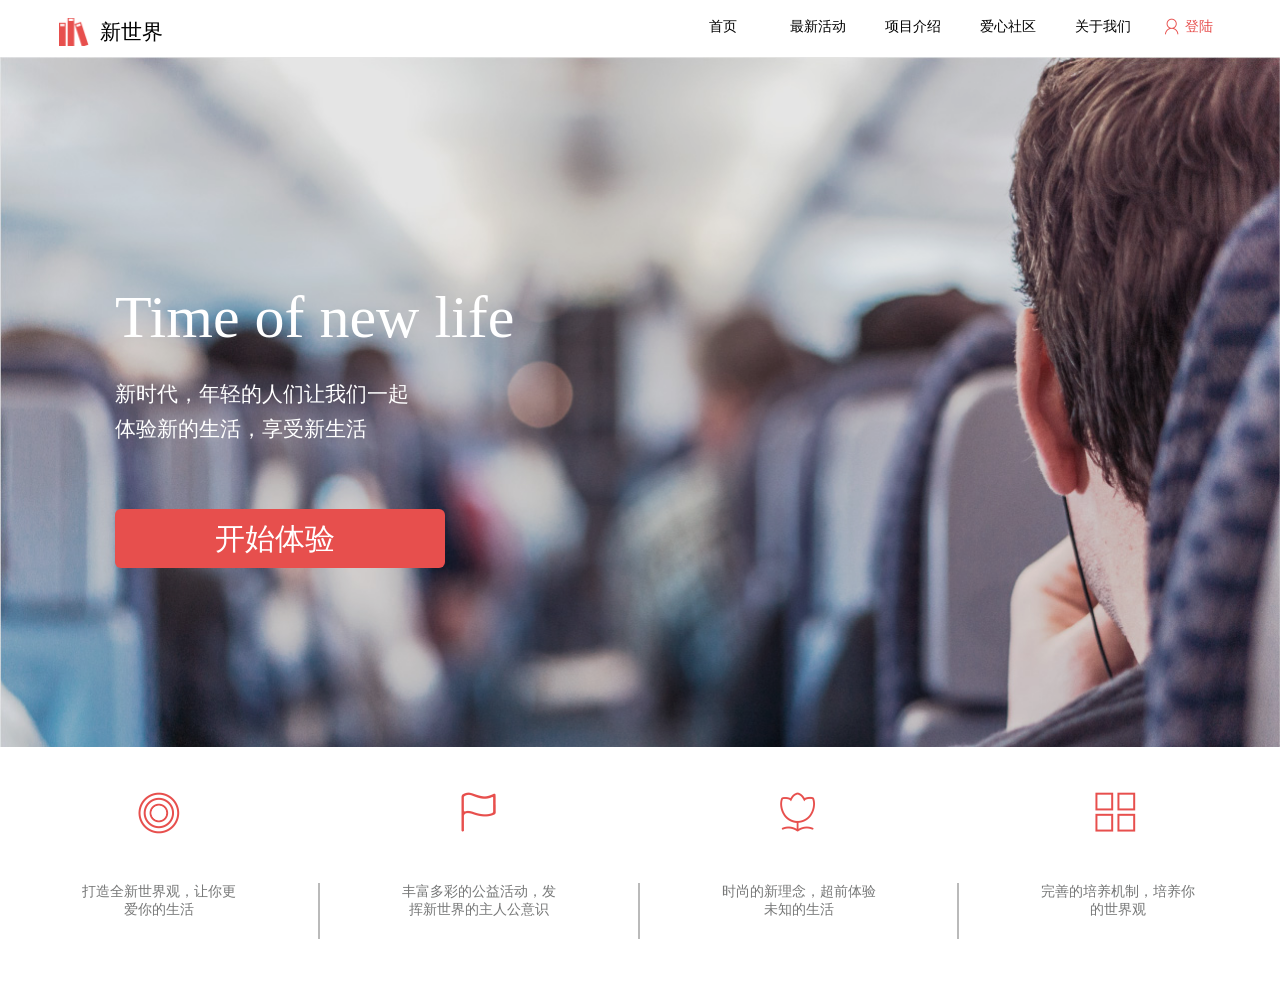
==== task1/task007/index.html @ 2a724a2c "commit for task1/task007" ====
<!DOCTYPE html>
<html>
<head>
	<title>实现常见的技术产品官网的页面架构及样式布局</title>
	<meta charset="UTF-8">
	<link rel="stylesheet" type="text/css" href="style.css">
</head>
<body>
	<div id="header">
		<a class="logo" href="#">新世界</a>
		<a class="login-in" href="#">登陆</a>
		<ul>
			<li><a href="#">首页</a></li>
			<li><a href="#">最新活动</a></li>
			<li><a href="#">项目介绍</a></li>
			<li><a href="#">爱心社区</a></li>
			<li><a href="#">关于我们</a></li>
		</ul>
	</div>
	<div id="main">
		<div class="block-1">
			<div class="block1-content">
				<div class="title">
					<h2>Time of new life</h2>
					<p>新时代，年轻的人们让我们一起<br />体验新的生活，享受新生活</p>
					<a class="exp-button" href="#">开始体验</a>
				</div>
				<div class="tag">
					<ul class="tag-pic">
						<li><img src="images/1.png" alt="tag-pic-1"></li>
						<li><img src="images/2.png" alt="tag-pic-2"></li>
						<li><img src="images/3.png" alt="tag-pic-3"></li>
						<li><img src="images/4.png" alt="tag-pic-4"></li>
					</ul>
					<ul class="tag-content">
						<li>打造全新世界观，让你更爱你的生活</li>
						<li>丰富多彩的公益活动，发挥新世界的主人公意识</li>
						<li>时尚的新理念，超前体验未知的生活</li>
						<li>完善的培养机制，培养你的世界观</li>
					</ul>
				</div>
				
			</div>
		</div>
		<div class="block-2"></div>
		<div class="block-3"></div>
	</div>
	<div id="footer">
		
	</div>
</body>
</html>
---- task1/task007/style.css ----
*{
	margin: 0;
	padding0;
}
body{
	min-width: 1280px;
}
/*顶部栏样式*/
#header{
	margin-top: 18px;
	overflow:hidden;
}
#header a{
	text-decoration: none;
}
#header .logo{
	color:#000;
	font-size: 21px;
	font-family: "SimHei";
	margin-left: 59px;
	padding-left: 41px;
	background-image: url(images/logo.png);
	background-position: left center;
	background-size: 30px 30px;
	background-repeat: no-repeat;
	float:left;
}
#header .login-in{
	font-size: 14px;
	font-family: "Microsoft YaHei";
	padding-left: 20px;
	background-image: url(images/touxiang.png);
	background-positio15px 15px;
	background-repeat: no-repeat;
	float:right;
	margin:0 67px 0 30px;
	color:#e74f4d;
}

#header ul{
	list-style: none;
	float:right;

}
#header ul li{
	font-size: 14px;
	font-family: "Microsoft YaHei";
	float:left;
	margin-left: 30px;	
}
#header ul li a{
	color:#000;
	width:65px;
	text-align: center;
	padding-bottom: 17px;
	display:inline-block;
	border-bottom: 4px solid #fff;
}
#header ul li a:hover{
	color:#e74f4d;
	border-bottom-color:  #e74f4d;
}
/*主体部分样式*/
#main{
	overflow:hidden;
	wdith:100%;
}
/*block-1样式*/
#main .block-1{
	width:100%;
	height:940px;
	background-image: url(images/background.jpg);
	background-repeat: no-repeat;
	background-size:100% 860px;;
}
#main .block-1 .block1-content{
	background:rgba(0, 0, 0, 0.1);
	overflow:hidden;
	height:100%;
	position:relative;
}
#main .block-1 .block1-content .title{
	position:absolute;
	left:115px;
	top:230px;
}
#main .block-1 .block1-content .title h2{
	font-size: 60px;
	font-family: "Microsoft YaHei";
	color:#fff;
	font-weight:normal;
	margin-bottom: 30px;
	line-height: 100%
}
#main .block-1 .block1-content .title p{
	font-size: 21px;
	color:#fff;
	font-family: "Microsoft YaHei";
	line-height: 35px;;
	font-weight:340;
	margin-bottom: 62px;
}
#main .block-1 .block1-content .title .exp-button{
	width:130px;
	padding:20px 100px;
	display:inline-block;
	background:#E74F4D;	
	font-family: "Microsoft YaHei";
	text-decoration: none;
	font-size: 30px;
	color:#fff;
	line-height: 19px;
	border-radius: 6px;
}
#main .block-1 .block1-content .title .exp-button:hover{
	background: rgba(231,79,77, 0.9);
	color:rgba(255, 255, 255, 0.9);
}

#main .block-1 .block1-content .tag{
	background:#fff;
	position:absolute;
	top:690px;
	left:0;
	width:100%;
	height:250px;
}
#main .block-1 .block1-content .tag ul{
	list-style:none;
	overflow:hidden;
	padding:0;
}
#main .block-1 .block1-content .tag .tag-pic li{
	float:left;
	width:155px;
	text-align: center;
	padding:45px 6.4%;
}
#main .block-1 .block1-content .tag .tag-content{
	clear: both;

}
#main .block-1 .block1-content .tag .tag-content li{
	width:154px;
	float:left;
	font-size: 14px;
	font-family: "SimHei";
	text-align: center;
	padding:0 6.4%;
	border-right: 2px solid #BABABA;
	color:#767777;
	padding-bottom: 20px;
}
#main .block-1 .block1-content .tag .tag-content li:last-child{
	border-right:none;
}
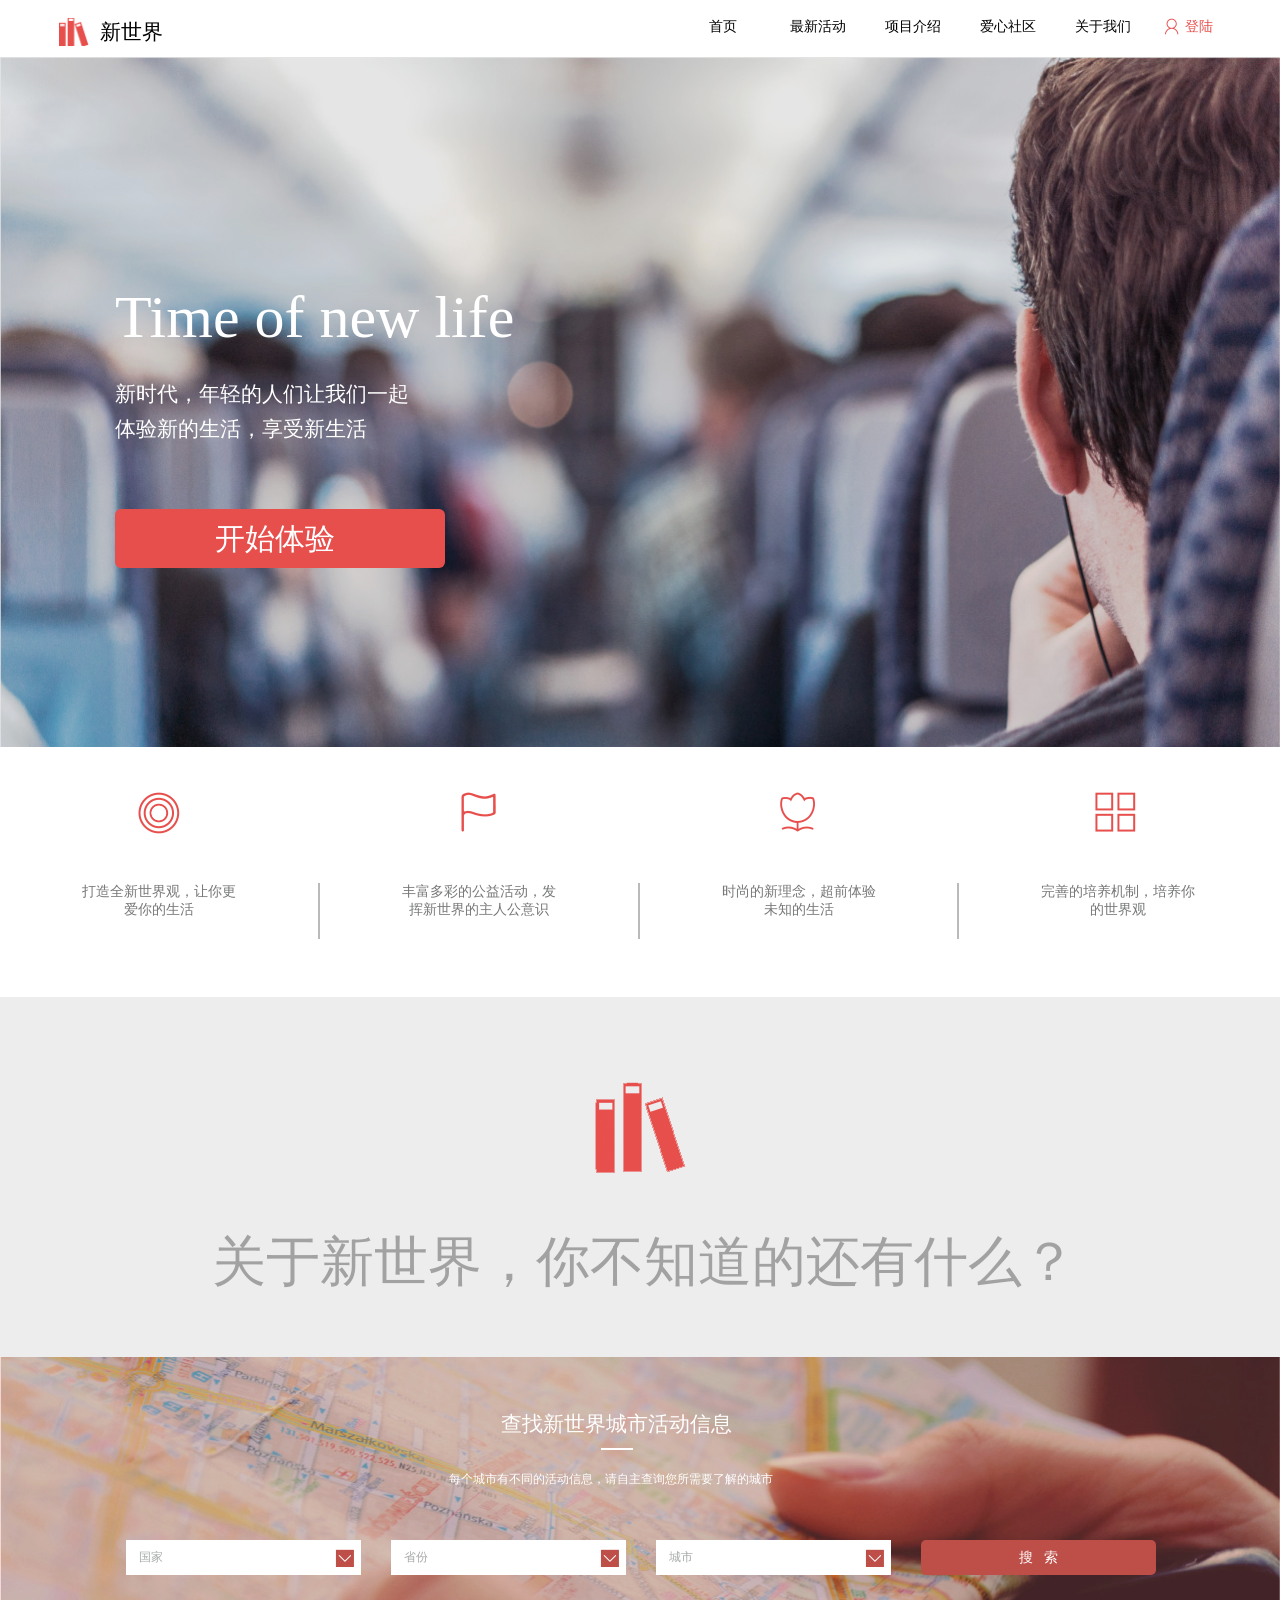
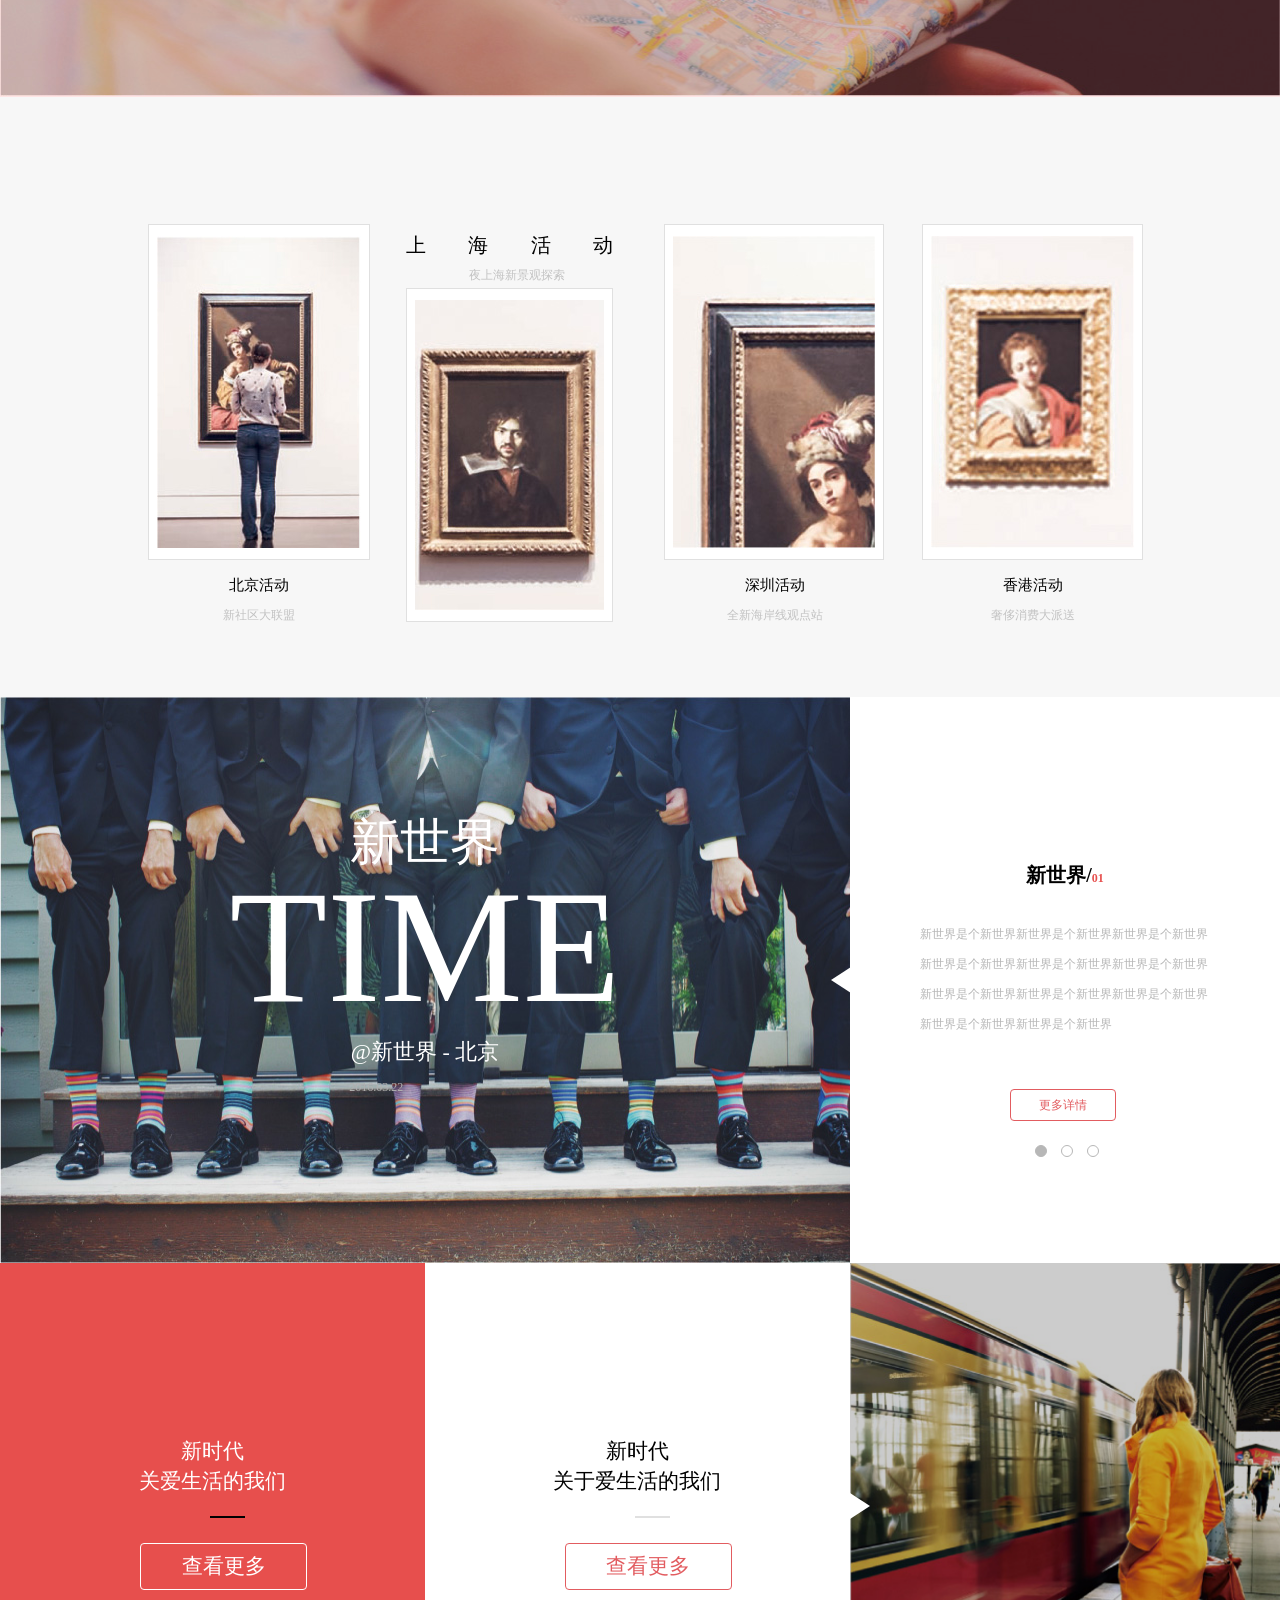
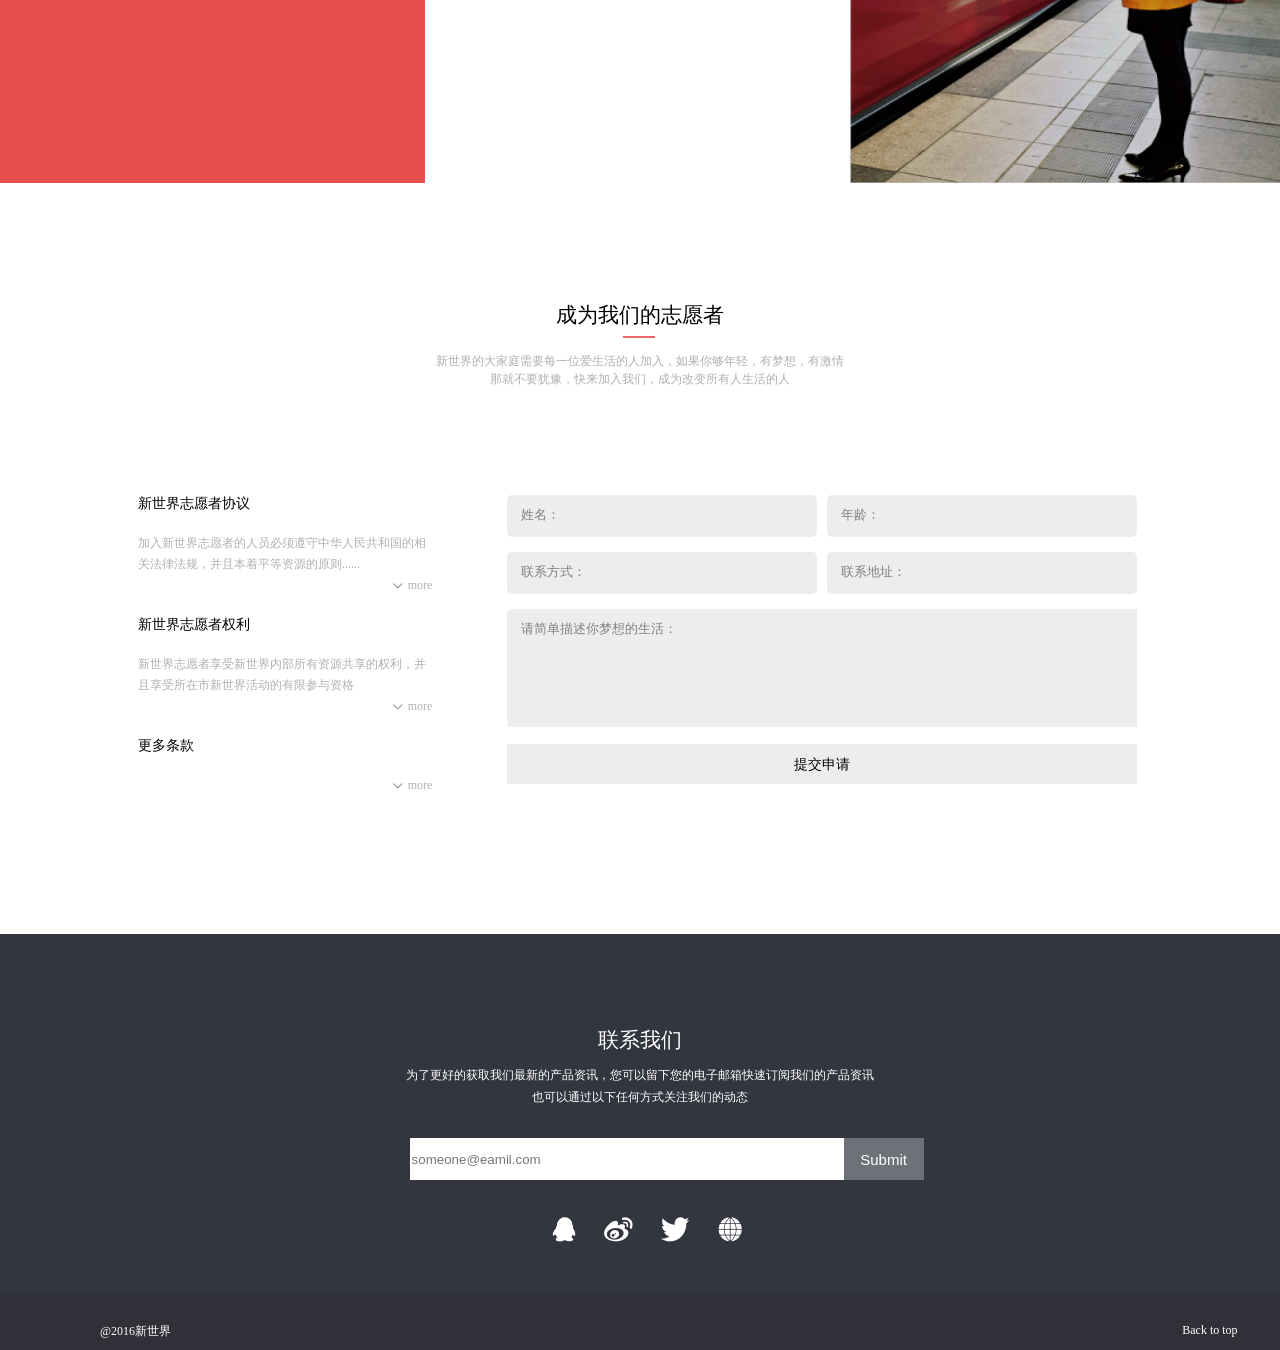
==== commit 9f76a48b: "commit for task1/task007 finished" ====
--- a/task1/task007/index.html
+++ b/task1/task007/index.html
@@ -42,11 +42,160 @@
 				
 			</div>
 		</div>
-		<div class="block-2"></div>
-		<div class="block-3"></div>
+		<div class="block-2">
+			<p class="line-1">
+				关于新世界，你不知道的还有什么？
+			</p>
+			<div class="line-2">
+				<div class="line2-content">
+					<h4>查找新世界城市活动信息</h4>
+					<p class="campaign-info">每个城市有不同的活动信息，请自主查询您所需要了解的城市</p>
+					<ul class="select-area">
+						<li class="selectBox selectBox-1">
+							<p>国家</p>
+							<ul >
+								<li  value="北境王国">北境王国</li>
+								<li  value="山谷王国">山谷王国</li>
+								<li  value="凯岩王国">凯岩王国</li>
+								<li value="风暴地王国">风暴地王国</li>
+							</ul>
+						</li>
+						<li class="selectBox selectBox-1">
+							<p>省份</p>
+							<ul>
+								<li  value="北境">北境</li>
+								<li  value="铁群岛">铁群岛</li>
+								<li  value="多恩">多恩</li>
+								<li  value="西境">西境</li>
+								<li  value="艾林谷">艾林谷</li>
+								<li  value="王岭">王岭</li>
+							</ul>
+						</li>
+						<li class="selectBox selectBox-1">
+							<p>城市</p>
+							<ul>
+								<li  value="君临">君临</li>
+								<li  value="旧镇">旧镇</li>
+								<li  value="兰尼斯港">兰尼斯港</li>
+								<li  value="海鸥镇">海鸥镇</li>
+								<li  value="白港">白港</li>
+							</ul>
+						</li>
+						<li><a href="#" class="search">搜&nbsp;&nbsp;&nbsp;索</a></li>
+					</ul>
+
+				</div>
+			</div>
+			<div class="line-3">
+				<ul>
+					<li>
+						<img src="images/pic-1.jpg" alt="pic-1">
+						<h5>北京活动</h5>
+						<p>新社区大联盟</p>
+					</li>
+					<li class="shanghai">
+						<h5>上 海 活 动</h5>
+						<p>夜上海新景观探索</p>
+						<img src="images/pic-2.jpg" alt="pic-2">
+					</li>
+					<li>
+						<img src="images/pic-3.jpg" alt="pic-3">
+						<h5>深圳活动</h5>
+						<p>全新海岸线观点站</p>
+					</li>
+					<li>
+						<img src="images/pic-4.jpg" alt="pic-4">
+						<h5>香港活动</h5>
+						<p>奢侈消费大派送</p>
+					</li>
+				</ul>
+			</div>
+		</div>
+		<div class="block-3">
+			<div class="line-1">
+				<div class="newWord-title">
+					<h4>新世界</h4>
+					<h3>TIME</h3>
+					<p>@新世界 - 北京<br /><span>2016.03.22</span></p>
+				</div>
+				<div class="newWord-content">
+					<h5>新世界/<span>01</span></h5>
+					<p>新世界是个新世界新世界是个新世界新世界是个新世界新世界是个新世界新世界是个新世界新世界是个新世界新世界是个新世界新世界是个新世界新世界是个新世界新世界是个新世界新世界是个新世界</p>
+					<a href="#">更多详情</a>
+					<ul>
+						<li></li>
+						<li></li>
+						<li></li>
+					</ul>
+				</div>
+				<div class="sanjiao"></div>
+			</div>
+			<ul class="line-2">
+				<li class="left">
+					<p>新时代</p>
+					<p class="line-mark">关爱生活的我们</p>
+					<a href="#">查看更多</a>
+				</li>
+				<li class="middle">
+					<p>新时代</p>
+					<p class="line-mark">关于爱生活的我们</p>
+					<a href="#">查看更多</a>
+				</li>
+				<li class="right"><img src="images/woman.jpg" alt="woman"></li>
+				<li class="cover"></li>
+				<li class="sanjiao"></li>
+			</ul>
+			<div class="line-3">
+				<h4>成为我们的志愿者</h4>
+				<p>新世界的大家庭需要每一位爱生活的人加入，如果你够年轻，有梦想，有激情<br />那就不要犹豫，快来加入我们，成为改变所有人生活的人</p>
+				<div class="clause">
+					<h5>新世界志愿者协议</h5>
+					<p>加入新世界志愿者的人员必须遵守中华人民共和国的相关法律法规，并且本着平等资源的原则......</p>
+					<span>more</span>
+					<h5>新世界志愿者权利</h5>
+					<p>新世界志愿者享受新世界内部所有资源共享的权利，并且享受所在市新世界活动的有限参与资格</p>
+					<span>more</span>
+					<h5>更多条款</h5>
+					<span>more</span>
+				</div>
+				<div class="infomation">
+					<form >
+						<div class="name">
+							<input type="text" name="name"></input>
+						</div>
+						<div class="age">
+							<input type="text" name="age"></input>
+						</div>
+						<div class="contact">
+							<input type="text" name="contact"></input>
+						</div>
+						<div class="address">
+							<input type="text" name="address"></input>
+						</div>
+						<div class="dreamLife">
+							<textarea name="dreamLife"></textarea>
+						</div>
+						<button type="submit">提交申请</button>
+					</form>
+				</div>
+			</div>
+		</div>
 	</div>
 	<div id="footer">
-		
+		<h4>联系我们</h4>
+		<p>为了更好的获取我们最新的产品资讯，您可以留下您的电子邮箱快速订阅我们的产品资讯<br />也可以通过以下任何方式关注我们的动态</p>
+		<input type="text" name="mail" placeholder="someone@eamil.com"></input><input type="submit" class="submit"></input>
+		<ul>
+			<li><img src="images/qq.png"></li>
+			<li><img src="images/weibo.png"></li>
+			<li><img src="images/gezi.png"></li>
+			<li><img src="images/earth.png"></li>
+
+		</ul>
+		<div class="last-line">
+			<p>@2016新世界</p>
+			<p>Back to top</p>
+		</div>
 	</div>
 </body>
 </html>
--- a/task1/task007/style.css
+++ b/task1/task007/style.css
@@ -154,3 +154,636 @@
 #main .block-1 .block1-content .tag .tag-content li:last-child{
 	border-right:none;
 }
+/*block-2样式*/
+#main .block-2{
+	overflow:hidden;
+	height:1300px;
+}
+#main .block-2 .line-1{
+	height:52px;
+	background:#ededed;
+	font-family: "SimHei";
+	font-size: 54px;
+	color:#A2A2A2;
+	padding:229px 0  79px 212px;
+	background-image: url(images/6.png);
+	background-repeat: no-repeat;
+	background-position: 595px 85px;
+} 
+#main .block-2 .line-2{
+	height:340px;
+	background-image:url(images/ditu.jpg);
+	background-repeat: no-repeat;
+	background-size: 100%;
+}
+#main .block-2 .line-2 .line2-content{
+	height:100%;
+	width:100%;
+	background-color:rgba(255,0,0, 0.1);
+}
+#main .block-2 .line-2 .line2-content h4{
+	font-size: 21px;
+	font-family: "Microsoft YaHei";
+	padding:53px 0 0 501px;
+	font-weight: normal;
+	color:#fff;
+}
+#main .block-2 .line-2 .line2-content h4::after{
+	content: "";
+    	width: 32px;
+    	height: 2px;
+   	 background: white;
+   	 display:block;
+   	 margin:10px 0 21px 100px;
+}
+#main .block-2 .line-2 .line2-content .campaign-info{
+	font-size: 12px;
+	font-family: "Microsoft YaHei";
+	margin-left: 449px;
+	color:#fff;
+}
+#main .block-2 .line-2 .line2-content ul{
+	list-style: none;
+	padding-left:0;
+}
+#main .block-2 .line-2 .line2-content li{
+	font-size: :12px;
+	font-family: "Microsoft YaHei";
+	cursor:pointer;
+}
+#main .block-2 .line-2 .line2-content  .select-area{
+	margin:52px 0 0 126px;
+}
+#main .block-2 .line-2 .line2-content .selectBox{
+	float:left;
+	width:233px;
+	margin-right: 30px;
+	position:relative;
+	border:1px solid #fff;
+}
+#main .block-2 .line-2 .line2-content .selectBox p{
+	background:#fff;
+	width:221px;
+	height:33px;
+	line-height: 33px;
+	color:#a8aaaa;
+	padding-left: 12px;
+	font-size: 12px;
+	background-image: url(images/xiala-button.jpg);
+	background-repeat: no-repeat;
+	background-position: 208px center;
+}
+#main .block-2 .line-2 .line2-content .selectBox ul{
+	width:233px;
+	background:#e3e2e4;
+	padding-bottom: 10px;
+	border:1px solid #be4e48;
+	border-top: none;
+	position:absolute;
+	left:-1px;
+	top:34px;
+	display:none;
+}
+#main .block-2 .line-2 .line2-content .selectBox ul li{
+	height:25px;
+	width:201px;
+	font-size: 12px;
+	line-height: 25px;
+	padding:2px 0 2px 32px;
+	color:#323333;
+}
+#main .block-2 .line-2 .line2-content .selectBox:hover{
+	border-color: #be4e48;
+}
+#main .block-2 .line-2 .line2-content .selectBox:hover ul{
+	display:block;
+}
+#main .block-2 .line-2 .line2-content .selectBox:hover ul li:hover{
+	background:#be4e48;
+	background-image: url(images/select.png);
+	background-repeat: no-repeat;
+	background-position: 9px center;
+	color:#fff;
+}
+#main .block-2 .line-2 .line2-content .search{
+	float:left;
+	height:35px;
+	width:235px;
+	background:#be4e48;
+	text-decoration: none;
+	font-size: 14px;
+	color:#fff;
+	text-align: center;
+	line-height: 35px;
+	border-radius: 5px;
+}
+#main .block-2 .line-2 .line2-content .search:hover{
+	background: rgba(231,79,77, 0.9);
+	color:rgba(255, 255, 255, 0.9);
+}
+#main .block-2 .line-3{
+	background: #f7f7f7;
+	height:605px;
+}
+#main .block-2 .line-3 ul{
+	list-style: none;
+	overflow:none;
+	padding:127px 0 0 148px;
+}
+#main .block-2 .line-3 ul li{
+	float:left;
+	width:222px;
+	margin-right: 36px;
+}
+#main .block-2 .line-3 ul li img{
+	padding:11px 8px;
+	border:1px solid #e0e0e0;
+	background:#fff;
+}
+#main .block-2 .line-3 ul li h5{
+	font-size: 15px;
+	font-family: "Microsoft YaHei";
+	text-align: center;
+	font-weight: normal;
+	margin:12px 0;
+}
+#main .block-2 .line-3 ul li p{
+	font-size: 12px;
+	font-family: "Microsoft YaHei";
+	text-align: center;
+	color:#c2c2c2;
+}
+#main .block-2 .line-3 ul li.shanghai h5{
+	width:207px;
+	font-size: 20px;
+	text-align:justify; 
+	text-justify:distribute-all-lines; 
+	text-align-last:justify;
+	margin:8px 0;
+}
+#main .block-2 .line-3 ul li.shanghai p{
+	margin-bottom: 4px;
+}
+/*动画样式*/
+@keyframes swing {
+  20% {
+    -webkit-transform: rotate3d(0, 0, 1, 15deg);
+    transform: rotate3d(0, 0, 1, 15deg);
+  }
+
+  40% {
+    -webkit-transform: rotate3d(0, 0, 1, -10deg);
+    transform: rotate3d(0, 0, 1, -10deg);
+  }
+
+  60% {
+    -webkit-transform: rotate3d(0, 0, 1, 5deg);
+    transform: rotate3d(0, 0, 1, 5deg);
+  }
+
+  80% {
+    -webkit-transform: rotate3d(0, 0, 1, -5deg);
+    transform: rotate3d(0, 0, 1, -5deg);
+  }
+
+  to {
+    -webkit-transform: rotate3d(0, 0, 1, 0deg);
+    transform: rotate3d(0, 0, 1, 0deg);
+  }
+}
+#main .block-2 .line-3 ul li:hover{
+	animation-name:swing;
+	 -webkit-animation-name: swing;
+	animation-duration:2s;
+	animation-iteration-count:1;
+	-webkit-transform-origin: top center;
+ 	 transform-origin: top center;
+}
+/*line-3样式*/
+#main .block-3{
+	width:100%;
+	height:1837px;
+	overflow:hidden;
+}
+#main .block-3 .line-1{
+	height:566px;
+	background-image: url(images/people.jpg);
+	background-repeat: no-repeat;
+	background-position: left top;
+	background-size: 66.4% 566px;
+	position:relative;
+}
+#main .block-3 .line-1 .newWord-title{
+	width:66.4%;
+	overflow:hidden;
+	font-family: "Microsoft YaHei";
+	color:#fff;
+	text-align: center;
+	padding:120px 0 0 0
+}
+#main .block-3 .line-1 .newWord-title h4{
+	font-size: 50px;
+	font-weight: normal;
+	line-height: 50px;
+
+}
+#main .block-3 .line-1 .newWord-title h3{
+	font-size: 160px;
+	font-weight: normal;
+	line-height: 160px;
+}
+#main .block-3 .line-1 .newWord-title p{
+	font-size: 22px;
+	line-height: 50px;
+}
+#main .block-3 .line-1 .newWord-title p span{
+	float:left;
+	margin-left: 41.1%;
+}
+@keyframes pulse {
+  from {
+    -webkit-transform: scale3d(1, 1, 1);
+    transform: scale3d(1, 1, 1);
+  }
+
+  50% {
+    -webkit-transform: scale3d(1.05, 1.05, 1.05);
+    transform: scale3d(1.05, 1.05, 1.05);
+  }
+
+  to {
+    -webkit-transform: scale3d(1, 1, 1);
+    transform: scale3d(1, 1, 1);
+  }
+}
+
+#main .block-3 .line-1 .newWord-title:hover {
+ 	 -webkit-animation-name: pulse;
+  	animation-name: pulse;
+  	animation-duration:2s;
+}
+
+#main .block-3 .line-1 .newWord-content{
+	background:#fff;
+	width:290px;
+	position:absolute;
+	right:0;
+	top:0;
+	padding:165px  70px 0;
+}
+#main .block-3 .line-1 .newWord-content h5{
+	font-size: 20px;
+	text-align: center;
+	margin-bottom: 30px;
+}
+#main .block-3 .line-1 .newWord-content h5 span{
+	color:#e74f4d;
+}
+#main .block-3 .line-1 .newWord-content p{
+	font-size: 12px;
+	color:#b7b7b7;
+	line-height: 30px;
+}
+#main .block-3 .line-1 .newWord-content a{
+	display:inline-block;
+	height:30px;
+	width:104px;
+	text-decoration: none;
+	font-size: 12px;
+	border:1px solid #e25c60;
+	border-radius: 4px;
+	text-align: center;
+	line-height: 30px;
+	color:#e25c60;
+	margin:50px 0 24px 90px;
+
+}
+#main .block-3 .line-1 .newWord-content a:hover{
+	background:#e25c60;
+	color:#fff;
+}
+#main .block-3 .line-1 .newWord-content ul{
+	list-style: none;
+	margin-left: 115px;
+	padding:0;
+}
+#main .block-3 .line-1 .newWord-content ul li{
+	height:10px;
+	width:10px;
+	border:1px solid #b7b7b7;
+	border-radius: 50%;
+	float:left;
+	margin-right: 14px;
+
+}
+#main .block-3 .line-1 .newWord-content ul li:first-child{
+	background:#b7b7b7;
+}
+#main .block-3 .line-1 .sanjiao{
+	width:0;
+    	height:0;
+   	 border-width:13px 20px 13px 0;
+   	 border-style:solid;
+    	border-color:transparent #fff transparent transparent;/*透明 灰 透明 透明 */
+    	margin:40px auto;
+    	position:absolute;
+    	left:64.9%;
+    	top:230px;
+}
+#main .block-3 .line-2{
+	height:520px;
+	width:100%;
+	overflow:hidden;
+	list-style: none;
+	padding:0;
+	position:relative;
+}
+#main .block-3 .line-2 li{
+	width:33.2%;
+	height:347px;
+	float:left;
+	padding-top: 173px;
+}
+#main .block-3 .line-2 .left{
+	background:#e74f4d;
+}
+#main .block-3 .line-2 .middle{
+	background:#fff;
+}
+#main .block-3 .line-2 .right{
+	padding:0;
+}
+#main .block-3 .line-2 .right img{
+	width:450px;
+	height:520px;
+}
+#main .block-3 .line-2 .cover{
+	background:rgba(0, 0, 0, 0.2);
+	position:absolute;
+	left:66.4%;
+	top:0;
+	width:450px;
+}
+#main .block-3 .line-2 li p{
+	font-size: 21px;
+	font-family:"Microsoft YaHei";
+	text-align: center;
+	line-height: 30px;
+}
+#main .block-3 .line-2 .left p{
+	color:#fff;
+}
+#main .block-3 .line-2 li a{
+	display:inline-block;
+	height:45px;
+	width:165px;
+	text-decoration: none;
+	font-size: 21px;
+	border:1px solid #e25c60;
+	border-radius: 4px;
+	text-align: center;
+	line-height: 45px;
+	color:#e25c60;
+	margin:25px 140px;
+}
+#main .block-3 .line-2 .line-mark::after{
+	content: "";
+    	width: 35px;
+    	height: 2px;
+   	 background: #000;
+   	 display:block;
+   	 margin:20px 0 0 210px;
+}
+#main .block-3 .line-2 .middle .line-mark::after{
+	background:#e0e0e0;
+}
+#main .block-3 .line-2 .left a{
+	border:1px solid #fff;
+	color:#fff;
+}
+#main .block-3 .line-2 .left a:hover{
+	background:#fff;
+	color:#e25c60;
+}
+#main .block-3 .line-2 .middle a:hover{
+	background:#e25c60;
+	color:#fff;
+}
+#main .block-3 .line-2 .sanjiao{
+	width:0;
+    	height:0;
+   	 border-width:13px 0 13px 20px;
+   	 border-style:solid;
+    	border-color:transparent transparent transparent #fff;/*透明 灰 透明 透明 */
+    	margin:40px auto;
+    	position:absolute;
+    	left:66.4%;
+    	top:230px;
+    	padding:0;
+    	margin:0;
+}
+/*line-3样式*/
+#main .block-3 .line-3{
+	height:750px;
+	width:100%;
+	overflow:hidden;
+}
+#main .block-3 .line-3 h4{
+	font-size: 21px;
+	font-family: "SimHei";
+	text-align: center;
+	margin-top: 118px;
+	font-weight: normal;
+}
+#main .block-3 .line-3 h4::after{
+	content:"";
+	width:32px;
+	height:2px;
+	background:#ea6563;
+	display:block;
+	margin:7px 0 14px 48.7%;
+}
+#main .block-3 .line-3>p{
+	font-size: 12px;
+	font-family:"Microsoft YaHei";
+	text-align:center;
+	color:#b0b0b0;
+	line-height: 18px;
+	margin-bottom: 107px;
+}
+#main .block-3 .line-3 .clause{
+	width:23%;
+	padding-left:138px;
+	float:left;
+}
+#main .block-3 .line-3 .clause h5{
+	font-size: 14px;
+	font-family: "SimHei";
+	margin-bottom: 20px;
+	font-weight: normal;
+	clear:both;
+}
+#main .block-3 .line-3 .clause p,span{
+	font-size: 12px;
+	font-family: "Microsoft YaHei";
+	color:#b0b0b0;
+	line-height: 21px;
+}
+#main .block-3 .line-3 .clause span{
+	float:right;
+	display:inline-block;
+	padding-left: 15px;
+	background-image: url(images/more.png);
+	background-repeat: no-repeat;
+	background-position: left center;
+	cursor:pointer;
+	margin-bottom: 20px;
+}
+#main .block-3 .line-3 .infomation{
+	float:left;
+	width:640px;
+	margin-left: 75px;
+}
+#main .block-3 .line-3 .infomation form{
+	position:relative;
+}
+#main .block-3 .line-3 .infomation input{
+	width:255px;
+	height:40px;
+	border:none;
+	background: #ededee;
+	display:block;
+	padding-left: 55px;
+}
+#main .block-3 .line-3 .infomation input[name="contact"],input[name="address"]{
+	width:230px;
+	padding-left: 80px;
+}
+#main .block-3 .line-3 .infomation input[name="address"]{
+	width:230px;
+	padding-left: 80px;
+}
+#main .block-3 .line-3 .infomation textarea{
+	width:460px;
+	height:105px;
+	border:none;
+	background:#ededee;
+	resize : none;
+	padding:13px 0 0 170px;
+}
+#main .block-3 .line-3 .infomation div{
+	overflow:hidden;
+	width:310px;
+	float:left;
+	margin:0 10px 15px 0;
+	border-radius: 5px;
+}
+#main .block-3 .line-3 .infomation .dreamLife{
+	width:640px;
+	height:120px;
+}
+#main .block-3 .line-3 .infomation div::before{
+	 position: absolute;
+    	color: #837f80;
+    	font-family: "SmiSun";
+    	font-size: 13px;
+   	 font-family: serif;
+   	 line-height: 40px;
+   	 text-indent: 14px;
+}
+#main .block-3 .line-3 .infomation .name::before{
+	content:"姓名：";
+}
+#main .block-3 .line-3 .infomation .age::before{
+	content:"年龄：";
+}
+#main .block-3 .line-3 .infomation .contact::before{
+	content:"联系方式：";
+	top:57px;
+	left:0;
+}
+#main .block-3 .line-3 .infomation .address::before{
+	content:"联系地址：";
+	top:57px;
+	left:320px;
+}
+#main .block-3 .line-3 .infomation .dreamLife::before{
+	content:"请简单描述你梦想的生活：";
+}
+#main .block-3 .line-3 .infomation button{
+	width:630px;
+	height:40px;
+	border:none;
+	background:#ededee;
+	text-align: center;
+	line-height: 40px;
+	font-size: 14px;
+	font-family: "SimHei";
+	cursor:pointer;
+}
+/*底部样式*/
+#footer{
+	width: 100%;
+	height:323px;
+	background:#33363f;
+	font-family: "Microsoft YaHei";
+	color:#fff;
+	padding-top: 92px;
+}
+#footer h4{
+	font-size: 21px;
+	text-align: center;
+	font-weight: normal;
+	margin-bottom: 10px;
+
+
+}
+#footer>p{
+	font-size: 12px;
+	text-align: center;
+	margin-bottom: 30px;
+	line-height: 22px;
+}
+#footer input{
+	width:430px;
+	height:40px;
+	border:none;
+	vertical-align: top;
+	margin:0 0 37px 32%;
+}
+#footer .submit{
+	width:80px;
+	height:42px;
+	background:#6f7178;
+	color:#fff;
+	font-size: 15px;
+	border:none;
+	margin-left:0;
+}
+#footer ul{
+	list-style: none;
+	overflow:hidden;
+	margin:0 0 47px 40%;
+}
+#footer ul li{
+	float:left;
+	margin-right: 28px;
+}
+#footer .last-line{
+	height:57px;
+	width:100%;
+	background:#303039;
+}
+#footer .last-line p{
+	font-size: 12px;
+	font-family: "Microsoft YaHei";
+}
+#footer .last-line p:first-child{
+	float:left;
+	margin:30px 0 0 100px;
+
+}
+#footer .last-line p:last-child{
+	float:left;
+	margin:30px 0 0 79%;
+}
